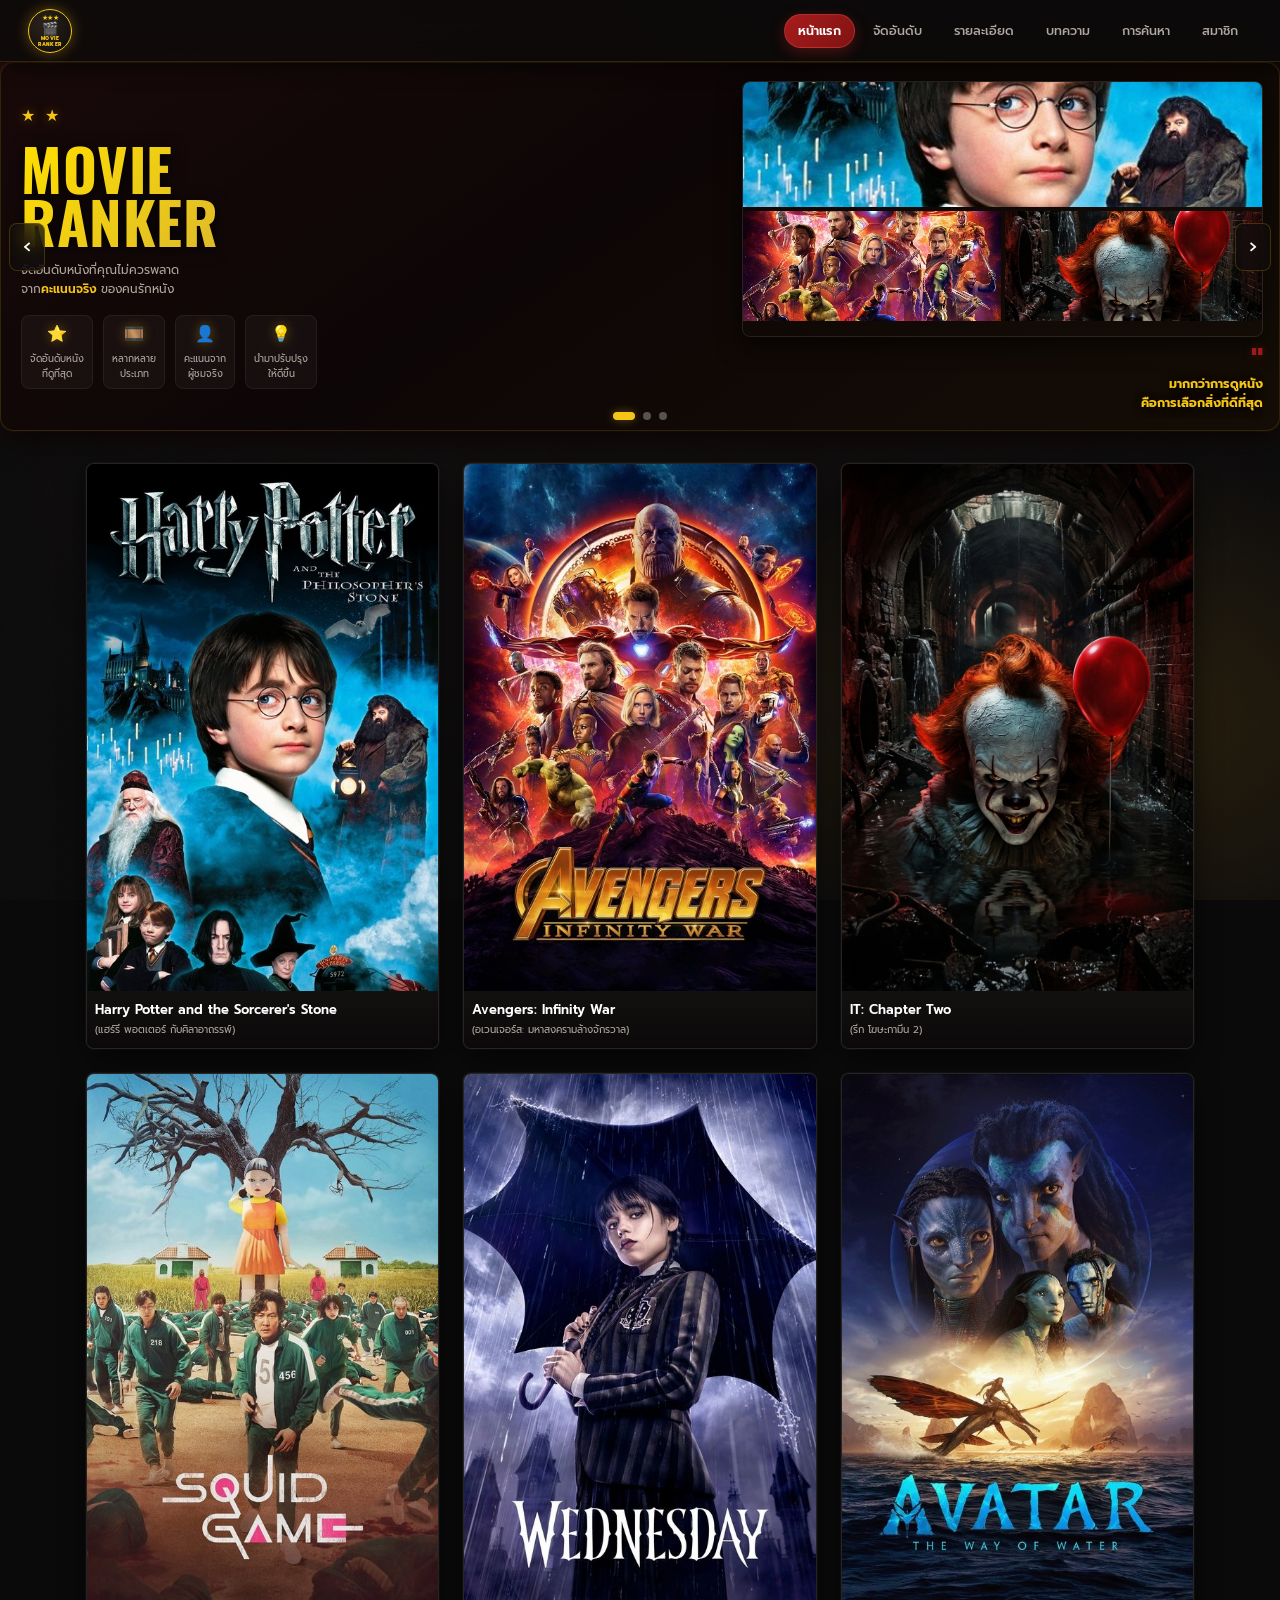
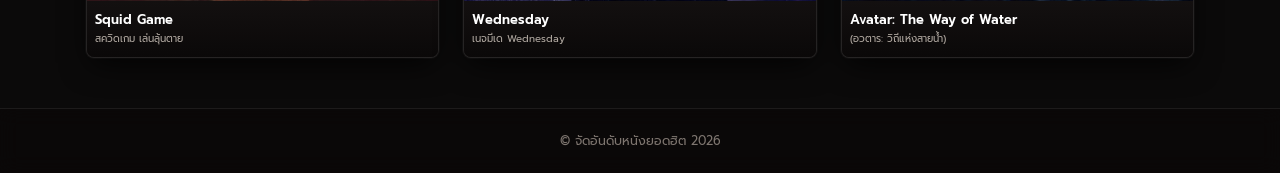
==== index.html @ 1ae8c34f "Add files via upload" ====
<!DOCTYPE html>
<html lang="th">
<head>
  <meta charset="UTF-8"/>
  <meta name="viewport" content="width=device-width, initial-scale=1.0"/>
  <title>Movie Ranker - หน้าแรก</title>
  <meta name="description" content="จัดอันดับหนังที่คุณไม่ควรพลาด จากคะแนนจริงของคนรักหนัง"/>
  <link rel="stylesheet" href="css/style.css?v=3"/>
</head>
<body>

<nav>
  <a href="index.html" class="logo-link">
    <div class="logo-badge">
      <span class="logo-stars">★★★</span>
      <span class="logo-icon">🎬</span>
      <div class="logo-txt">MOVIE<br>RANKER</div>
    </div>
  </a>
  <div class="nav-links" id="nav-links">
    <a href="index.html" class="active">หน้าแรก</a>
    <a href="ranking.html">จัดอันดับ</a>
    <a href="detail.html">รายละเอียด</a>
    <a href="review.html">บทความ</a>
    <a href="search.html">การค้นหา</a>
    <a href="register.html">สมาชิก</a>
  </div>
  <button class="nav-hamburger" id="nav-hamburger" aria-label="เปิดเมนู">
    <span></span><span></span><span></span>
  </button>
</nav>

<!-- HERO SLIDER -->
<div class="hero-slider">
  <div class="hero-track">
    <div class="hero-slide active">
      <div class="hero-left">
        <div class="hero-stars">★ ★</div>
        <div class="hero-brand"><span>MOVIE</span><span>RANKER</span></div>
        <p class="hero-tagline">จัดอันดับหนังที่คุณไม่ควรพลาด<br/>จาก<strong>คะแนนจริง</strong> ของคนรักหนัง</p>
        <div class="hero-features">
          <div class="hero-feat"><span class="fi">⭐</span><span>จัดอันดับหนัง<br/>ที่ดูที่สุด</span></div>
          <div class="hero-feat"><span class="fi">🎞️</span><span>หลากหลาย<br/>ประเภท</span></div>
          <div class="hero-feat"><span class="fi">👤</span><span>คะแนนจาก<br/>ผู้ชมจริง</span></div>
          <div class="hero-feat"><span class="fi">💡</span><span>นำมาปรับปรุง<br/>ให้ดีขึ้น</span></div>
        </div>
      </div>
      <div class="hero-right">
        <div class="poster-collage">
          <img src="images/harry_potter.jpg" alt="Harry Potter"/>
          <img src="images/avengers.jpg" alt="Avengers"/>
          <img src="images/it_chapter_two.jpg" alt="IT Chapter Two"/>
        </div>
        <div class="hero-quote">
          <span class="hero-quote-mark">"</span>
          มากกว่าการดูหนัง<br/>คือการเลือกสิ่งที่ดีที่สุด
        </div>
      </div>
    </div>

    <div class="hero-slide">
      <div class="hero-left">
        <div class="hero-stars">★ ★</div>
        <div class="hero-brand"><span>MOVIE</span><span>RANKER</span></div>
        <p class="hero-tagline">ค้นพบหนังที่ใช่<strong>สำหรับคุณ</strong><br/>จากการจัดอันดับโดยผู้ชมจริง</p>
        <div class="hero-features">
          <div class="hero-feat"><span class="fi">🏆</span><span>Top Rating<br/>ประจำสัปดาห์</span></div>
          <div class="hero-feat"><span class="fi">🌏</span><span>ทุกประเทศ<br/>ทุกภาษา</span></div>
        </div>
      </div>
      <div class="hero-right">
        <div class="poster-collage">
          <img src="images/squid_game.jpg" alt="Squid Game"/>
          <img src="images/avatar_wow.jpg" alt="Avatar"/>
          <img src="images/all_of_us_are_dead.jpg" alt="All of Us Are Dead"/>
        </div>
        <div class="hero-quote">
          <span class="hero-quote-mark">"</span>
          หนังดีต้องให้คนดูพิสูจน์
        </div>
      </div>
    </div>

    <div class="hero-slide">
      <div class="hero-left">
        <div class="hero-stars">★ ★</div>
        <div class="hero-brand"><span>MOVIE</span><span>RANKER</span></div>
        <p class="hero-tagline">อัปเดต<strong>ทุกสัปดาห์</strong><br/>ไม่พลาดหนังฮิตที่กำลังมาแรง</p>
      </div>
      <div class="hero-right">
        <div class="poster-collage">
          <img src="images/wednesday.jpg" alt="Wednesday"/>
          <img src="images/it_chapter_two.jpg" alt="IT"/>
          <img src="images/avengers.jpg" alt="Avengers"/>
        </div>
        <div class="hero-quote">
          <span class="hero-quote-mark">"</span>
          เลือกดีแล้วชีวิตดี
        </div>
      </div>
    </div>
  </div>

  <button class="s-btn prev" aria-label="ก่อนหน้า">&#8249;</button>
  <button class="s-btn next" aria-label="ถัดไป">&#8250;</button>
  <div class="s-dots">
    <button class="s-dot active" aria-label="สไลด์ 1"></button>
    <button class="s-dot" aria-label="สไลด์ 2"></button>
    <button class="s-dot" aria-label="สไลด์ 3"></button>
  </div>
</div>

<!-- MOVIE GRID -->
<div class="page-wrap" style="padding-top:0;">
  <div class="movie-grid">
    <div class="m-card">
      <img src="images/harry_potter.jpg" alt="Harry Potter"/>
      <div class="m-card-info">
        <div class="m-card-en">Harry Potter and the Sorcerer's Stone</div>
        <div class="m-card-th">(แฮร์รี่ พอตเตอร์ กับศิลาอาถรรพ์)</div>
      </div>
    </div>
    <div class="m-card">
      <img src="images/avengers.jpg" alt="Avengers Infinity War"/>
      <div class="m-card-info">
        <div class="m-card-en">Avengers: Infinity War</div>
        <div class="m-card-th">(อเวนเจอร์ส: มหาสงครามล้างจักรวาล)</div>
      </div>
    </div>
    <div class="m-card">
      <img src="images/it_chapter_two.jpg" alt="IT Chapter Two"/>
      <div class="m-card-info">
        <div class="m-card-en">IT: Chapter Two</div>
        <div class="m-card-th">(รีก โฆษะกามีน 2)</div>
      </div>
    </div>
    <div class="m-card">
      <img src="images/squid_game.jpg" alt="Squid Game"/>
      <div class="m-card-info">
        <div class="m-card-en">Squid Game</div>
        <div class="m-card-th">สควิดเกม เล่นลุ้นตาย</div>
      </div>
    </div>
    <div class="m-card">
      <img src="images/wednesday.jpg" alt="Wednesday"/>
      <div class="m-card-info">
        <div class="m-card-en">Wednesday</div>
        <div class="m-card-th">เนจมีเด Wednesday</div>
      </div>
    </div>
    <div class="m-card">
      <img src="images/avatar_wow.jpg" alt="Avatar The Way of Water"/>
      <div class="m-card-info">
        <div class="m-card-en">Avatar: The Way of Water</div>
        <div class="m-card-th">(อวตาร: วิถีแห่งสายน้ำ)</div>
      </div>
    </div>
  </div>
</div>

<footer>© จัดอันดับหนังยอดฮิต 2026</footer>
<script src="js/main.js"></script>
</body>
</html>
---- css/style.css ----
/* ============================================================
   MOVIE RANKER - Premium Cinema Theme Stylesheet
   ============================================================ */

@import url('https://fonts.googleapis.com/css2?family=Outfit:wght@400;500;600;700;800&family=Prompt:wght@300;400;500;600;700;800&family=Oswald:wght@600;700&display=swap');

/* ---- Reset & Box Sizing ---- */
*, *::before, *::after {
  margin: 0;
  padding: 0;
  box-sizing: border-box;
}

img {
  max-width: 100%;
  display: block;
}

a {
  text-decoration: none;
  color: inherit;
  transition: all 0.25s cubic-bezier(0.4, 0, 0.2, 1);
}

button, input, select {
  font-family: 'Prompt', sans-serif;
}

button {
  cursor: pointer;
  border: none;
  outline: none;
}

/* ---- Global Color Tokens & Variables ---- */
:root {
  --primary-red:      #991B1B;
  --primary-red-glow: rgba(153, 27, 27, 0.45);
  --red-gradient:     linear-gradient(135deg, #A81C1C 0%, #7F1313 100%);
  --gold:             #F5C518;
  --gold-glow:        rgba(245, 197, 24, 0.35);
  --gold-gradient:    linear-gradient(135deg, #FFDF00 0%, #D4AF37 50%, #AA7C11 100%);
  --bg-dark:          #0b0a0a;
  --bg-card:          rgba(22, 19, 19, 0.85);
  --bg-glass:         rgba(30, 25, 25, 0.65);
  --border-glass:     rgba(245, 197, 24, 0.14);
  --border-glass-subtle: rgba(255, 255, 255, 0.08);
  --text-main:        #FFFFFF;
  --text-muted:       #B0A8A0;
  --text-dim:         #7E7670;
  --nav-h:            62px;
  --max-w:            640px;
  --radius-sm:        8px;
  --radius-md:        14px;
  --radius-lg:        20px;
  --shadow-card:      0 10px 30px -5px rgba(0, 0, 0, 0.8), 0 0 1px 1px rgba(255, 255, 255, 0.05);
  --shadow-glow-gold: 0 0 25px rgba(245, 197, 24, 0.2);
  --shadow-glow-red:  0 0 25px rgba(153, 27, 27, 0.35);
}

/* ---- Body & Luxury Ambient Lighting ---- */
html {
  scroll-behavior: smooth;
}

body {
  font-family: 'Prompt', 'Outfit', sans-serif;
  background-color: var(--bg-dark);
  color: var(--text-main);
  min-height: 100vh;
  position: relative;
  overflow-x: hidden;
  line-height: 1.6;
}

body::before {
  content: '';
  position: fixed;
  inset: 0;
  z-index: -1;
  background:
    radial-gradient(ellipse 65% 50% at 15% 15%, rgba(139, 26, 26, 0.28) 0%, transparent 70%),
    radial-gradient(ellipse 55% 45% at 85% 80%, rgba(170, 124, 17, 0.18) 0%, transparent 65%),
    radial-gradient(ellipse 70% 60% at 50% 50%, rgba(18, 14, 14, 0.8) 0%, transparent 80%),
    url("data:image/svg+xml,%3Csvg xmlns='http://www.w3.org/2000/svg' width='200' height='200'%3E%3Cfilter id='n'%3E%3CfeTurbulence type='fractalNoise' baseFrequency='.75' numOctaves='3' stitchTiles='stitch'/%3E%3CfeColorMatrix type='saturate' values='0'/%3E%3C/filter%3E%3Crect width='200' height='200' filter='url(%23n)' opacity='.03'/%3E%3C/svg%3E");
  pointer-events: none;
}

/* ============================================================
   NAVBAR
   ============================================================ */
nav {
  background: rgba(12, 10, 10, 0.85);
  backdrop-filter: blur(18px);
  -webkit-backdrop-filter: blur(18px);
  height: var(--nav-h);
  display: flex;
  align-items: center;
  justify-content: space-between;
  padding: 0 18px;
  position: sticky;
  top: 0;
  z-index: 999;
  border-bottom: 1px solid var(--border-glass);
  box-shadow: 0 4px 20px rgba(0, 0, 0, 0.6);
}

.logo-link {
  display: flex;
  align-items: center;
  gap: 8px;
}

.logo-badge {
  width: 44px;
  height: 44px;
  border-radius: 50%;
  background: radial-gradient(circle at 35% 35%, #2a221b, #0e0c0b);
  border: 1.5px solid var(--gold);
  display: flex;
  flex-direction: column;
  align-items: center;
  justify-content: center;
  gap: 1px;
  box-shadow: 0 0 14px rgba(245, 197, 24, 0.35);
  transition: transform 0.3s ease, box-shadow 0.3s ease;
}

.logo-link:hover .logo-badge {
  transform: scale(1.06) rotate(4deg);
  box-shadow: 0 0 20px rgba(245, 197, 24, 0.55);
}

.logo-stars {
  font-size: 7px;
  color: var(--gold);
  letter-spacing: -0.5px;
  line-height: 1;
}

.logo-icon {
  font-size: 13px;
  line-height: 1;
}

.logo-txt {
  font-size: 5px;
  font-weight: 800;
  color: var(--gold);
  text-align: center;
  line-height: 1.1;
  letter-spacing: 0.4px;
}

.nav-links {
  display: flex;
  align-items: center;
  gap: 4px;
}

.nav-links a {
  color: var(--text-muted);
  font-size: 12.5px;
  font-weight: 500;
  padding: 6px 13px;
  border-radius: 20px;
  border: 1px solid transparent;
  white-space: nowrap;
}

.nav-links a:hover {
  color: #fff;
  background: rgba(255, 255, 255, 0.08);
  border-color: rgba(245, 197, 24, 0.2);
  transform: translateY(-1px);
}

.nav-links a.active {
  color: #fff;
  background: var(--red-gradient);
  border-color: rgba(255, 100, 100, 0.3);
  box-shadow: 0 4px 14px var(--primary-red-glow);
  font-weight: 600;
}

/* ============================================================
   PAGE WRAPPER & FOOTER
   ============================================================ */
.page-wrap {
  max-width: var(--max-w);
  margin: 0 auto;
  padding: 24px 16px 50px;
  min-height: calc(100vh - var(--nav-h) - 60px);
}

footer {
  text-align: center;
  padding: 22px 16px;
  color: var(--text-dim);
  font-size: 12.5px;
  border-top: 1px solid var(--border-glass-subtle);
  background: rgba(10, 8, 8, 0.7);
  backdrop-filter: blur(10px);
}

/* ============================================================
   HOME — HERO SLIDER
   ============================================================ */
.hero-slider {
  position: relative;
  border-radius: var(--radius-md);
  overflow: hidden;
  margin-bottom: 32px;
  background: linear-gradient(145deg, #180909 0%, #0d0606 45%, #140d05 100%);
  border: 1px solid var(--border-glass);
  box-shadow: var(--shadow-card), 0 0 30px rgba(153, 27, 27, 0.15);
}

.hero-track {
  display: flex;
  transition: transform 0.55s cubic-bezier(0.22, 1, 0.36, 1);
  width: 100%;
}

.hero-slide {
  min-width: 100%;
  flex: 0 0 100%;
  display: flex;
  align-items: stretch;
  min-height: 220px;
  position: relative;
}

.hero-left {
  flex: 1;
  padding: 24px 20px;
  display: flex;
  flex-direction: column;
  justify-content: center;
  gap: 12px;
  z-index: 2;
}

.hero-right {
  flex: 0 0 44%;
  display: flex;
  flex-direction: column;
  align-items: flex-end;
  justify-content: center;
  padding: 18px 16px 18px 0;
  gap: 12px;
  z-index: 2;
}

.poster-collage {
  display: grid;
  grid-template-columns: 1fr 1fr;
  grid-template-rows: 1fr 1fr;
  gap: 4px;
  width: 100%;
  border-radius: var(--radius-sm);
  overflow: hidden;
  box-shadow: 0 8px 24px rgba(0, 0, 0, 0.6);
  border: 1px solid rgba(255, 255, 255, 0.1);
  transition: transform 0.3s ease;
}

.poster-collage:hover {
  transform: scale(1.02);
}

.poster-collage img {
  width: 100%;
  height: 85px;
  object-fit: cover;
}

.poster-collage img:first-child {
  grid-column: 1 / 3;
  height: 95px;
}

.hero-stars {
  color: var(--gold);
  font-size: 16px;
  letter-spacing: 2px;
  text-shadow: 0 0 12px var(--gold-glow);
}

.hero-brand {
  font-family: 'Oswald', sans-serif;
  font-size: 42px;
  font-weight: 700;
  letter-spacing: 0.5px;
  background: var(--gold-gradient);
  -webkit-background-clip: text;
  -webkit-text-fill-color: transparent;
  line-height: 0.92;
  filter: drop-shadow(0 2px 8px rgba(0, 0, 0, 0.9));
}

.hero-brand span {
  display: block;
}

.hero-tagline {
  font-size: 12px;
  color: var(--text-muted);
  line-height: 1.6;
}

.hero-tagline strong {
  color: var(--gold);
  font-weight: 600;
}

.hero-features {
  display: flex;
  gap: 10px;
  flex-wrap: wrap;
  margin-top: 4px;
}

.hero-feat {
  display: flex;
  flex-direction: column;
  align-items: center;
  gap: 4px;
  font-size: 9.5px;
  color: var(--text-muted);
  text-align: center;
  background: rgba(255, 255, 255, 0.04);
  border: 1px solid rgba(255, 255, 255, 0.06);
  padding: 6px 8px;
  border-radius: var(--radius-sm);
  backdrop-filter: blur(8px);
  min-width: 54px;
}

.hero-feat .fi {
  font-size: 16px;
  color: var(--gold);
  filter: drop-shadow(0 0 6px var(--gold-glow));
}

.hero-quote {
  font-size: 12.5px;
  font-weight: 700;
  color: var(--gold);
  text-align: right;
  line-height: 1.5;
  text-shadow: 0 2px 8px rgba(0, 0, 0, 0.8);
}

.hero-quote-mark {
  font-size: 34px;
  color: var(--primary-red);
  line-height: 0.7;
  display: block;
  margin-bottom: 2px;
  text-shadow: 0 0 10px var(--primary-red-glow);
}

.s-btn {
  position: absolute;
  top: 50%;
  transform: translateY(-50%);
  background: rgba(15, 12, 12, 0.7);
  backdrop-filter: blur(10px);
  border: 1px solid rgba(245, 197, 24, 0.2);
  color: #fff;
  font-size: 22px;
  width: 36px;
  height: 48px;
  display: flex;
  align-items: center;
  justify-content: center;
  border-radius: var(--radius-sm);
  z-index: 5;
  transition: all 0.25s ease;
  user-select: none;
}

.s-btn:hover {
  background: rgba(153, 27, 27, 0.85);
  border-color: var(--gold);
  box-shadow: 0 0 15px var(--primary-red-glow);
  transform: translateY(-50%) scale(1.06);
}

.s-btn:active {
  transform: translateY(-50%) scale(0.95);
}

.s-btn.prev { left: 8px; }
.s-btn.next { right: 8px; }

.s-dots {
  position: absolute;
  bottom: 10px;
  left: 50%;
  transform: translateX(-50%);
  display: flex;
  gap: 8px;
  z-index: 5;
}

.s-dot {
  width: 8px;
  height: 8px;
  border-radius: 50%;
  background: rgba(255, 255, 255, 0.3);
  border: none;
  padding: 0;
  transition: all 0.3s ease;
}

.s-dot.active {
  width: 22px;
  border-radius: 10px;
  background: var(--gold);
  box-shadow: 0 0 10px var(--gold-glow);
}

/* ============================================================
   HOME — MOVIE GRID
   ============================================================ */
.movie-grid {
  display: grid;
  grid-template-columns: repeat(3, 1fr);
  gap: 14px;
}

.m-card {
  background: var(--bg-card);
  border-radius: var(--radius-sm);
  overflow: hidden;
  border: 1px solid var(--border-glass-subtle);
  transition: all 0.35s cubic-bezier(0.34, 1.56, 0.64, 1);
  box-shadow: var(--shadow-card);
  cursor: pointer;
  display: flex;
  flex-direction: column;
}

.m-card:hover {
  transform: translateY(-7px) scale(1.02);
  border-color: rgba(245, 197, 24, 0.35);
  box-shadow: 0 16px 32px rgba(0, 0, 0, 0.9), 0 0 18px rgba(245, 197, 24, 0.2);
}

.m-card img {
  width: 100%;
  aspect-ratio: 2/3;
  object-fit: cover;
  transition: transform 0.4s ease;
}

.m-card:hover img {
  transform: scale(1.05);
}

.m-card-info {
  padding: 10px 8px;
  background: linear-gradient(180deg, rgba(20, 16, 16, 0.6) 0%, rgba(10, 8, 8, 0.95) 100%);
  flex: 1;
  display: flex;
  flex-direction: column;
  justify-content: space-between;
}

.m-card-en {
  font-size: 11.5px;
  font-weight: 600;
  color: #fff;
  line-height: 1.35;
}

.m-card-th {
  font-size: 10px;
  color: var(--text-muted);
  margin-top: 3px;
}

/* ============================================================
   RANKING PAGE — FEATURED & CARDS
   ============================================================ */
.featured {
  display: flex;
  gap: 18px;
  margin-bottom: 30px;
  background: var(--bg-glass);
  backdrop-filter: blur(14px);
  border: 1px solid var(--border-glass);
  border-radius: var(--radius-md);
  padding: 16px;
  box-shadow: var(--shadow-card);
  align-items: center;
}

.feat-img-wrap {
  position: relative;
  flex: 0 0 auto;
  border-radius: var(--radius-sm);
  overflow: hidden;
  box-shadow: 0 8px 24px rgba(0,0,0,0.7);
}

.feat-img-wrap img {
  width: 165px;
  height: 240px;
  object-fit: cover;
  display: block;
}

.feat-badge {
  display: inline-block;
  background: var(--gold-gradient);
  color: #111;
  font-size: 11px;
  font-weight: 700;
  padding: 3px 10px;
  border-radius: 12px;
  margin-bottom: 8px;
}

.feat-info { flex: 1; }

.feat-title {
  font-size: 16px;
  font-weight: 700;
  color: #fff;
  line-height: 1.4;
  margin-bottom: 8px;
}

.feat-desc {
  font-size: 12.5px;
  color: var(--text-muted);
  line-height: 1.7;
}

.rank-grid {
  display: grid;
  grid-template-columns: repeat(3, 1fr);
  gap: 14px;
}

.rank-card {
  position: relative;
  background: var(--bg-card);
  border-radius: var(--radius-sm);
  overflow: hidden;
  border: 1px solid var(--border-glass-subtle);
  transition: all 0.35s cubic-bezier(0.34, 1.56, 0.64, 1);
  box-shadow: var(--shadow-card);
}

.rank-card:hover {
  transform: translateY(-6px);
  border-color: rgba(245, 197, 24, 0.35);
  box-shadow: 0 16px 30px rgba(0,0,0,0.85), 0 0 15px rgba(245, 197, 24, 0.18);
}

.rank-card img {
  width: 100%;
  aspect-ratio: 2/3;
  object-fit: cover;
}

.trend {
  position: absolute;
  top: 8px;
  left: 8px;
  background: rgba(10, 8, 8, 0.85);
  backdrop-filter: blur(8px);
  border-radius: 6px;
  padding: 3px 6px;
  display: flex;
  flex-direction: column;
  align-items: center;
  justify-content: center;
  line-height: 1;
  border: 1px solid rgba(255,255,255,0.1);
  z-index: 3;
}

.trend .arr { font-size: 13px; font-weight: 900; }
.trend.up .arr { color: #22c55e; }
.trend.down .arr { color: #ef4444; }

.trend .line {
  width: 14px;
  height: 2px;
  margin-top: 2px;
  border-radius: 1px;
}

.trend.up .line { background: #22c55e; box-shadow: 0 0 6px rgba(34, 197, 94, 0.6); }
.trend.down .line { background: #ef4444; box-shadow: 0 0 6px rgba(239, 68, 68, 0.6); }

.rank-info {
  padding: 10px 8px;
  background: linear-gradient(180deg, rgba(20, 16, 16, 0.6) 0%, rgba(10, 8, 8, 0.95) 100%);
}

.rank-en {
  font-size: 11.5px;
  font-weight: 600;
  color: #fff;
  line-height: 1.3;
}

.rank-th {
  font-size: 10px;
  color: var(--text-muted);
  margin-top: 3px;
}

/* ============================================================
   DETAIL PAGE
   ============================================================ */
.det-carousel {
  position: relative;
  border-radius: var(--radius-md);
  overflow: hidden;
  background: #000;
  margin-bottom: 24px;
  border: 1px solid var(--border-glass);
  box-shadow: var(--shadow-card), 0 0 25px rgba(0, 0, 0, 0.8);
}

.det-track {
  display: flex;
  transition: transform 0.45s cubic-bezier(0.25, 1, 0.5, 1);
}

.det-slide { min-width: 100%; }

.det-slide img {
  width: 100%;
  max-height: 420px;
  object-fit: cover;
  display: block;
}

.c-btn {
  position: absolute;
  top: 50%;
  transform: translateY(-50%);
  background: rgba(10, 8, 8, 0.7);
  backdrop-filter: blur(10px);
  border: 1px solid rgba(245, 197, 24, 0.25);
  color: #fff;
  font-size: 24px;
  width: 40px;
  height: 40px;
  border-radius: 50%;
  display: flex;
  align-items: center;
  justify-content: center;
  z-index: 5;
  transition: all 0.25s ease;
}

.c-btn:hover {
  background: rgba(153, 27, 27, 0.85);
  border-color: var(--gold);
  box-shadow: 0 0 15px var(--primary-red-glow);
  transform: translateY(-50%) scale(1.1);
}

.c-btn.prev { left: 12px; }
.c-btn.next { right: 12px; }

.c-dots {
  position: absolute;
  bottom: 12px;
  left: 50%;
  transform: translateX(-50%);
  display: flex;
  gap: 8px;
}

.c-dot {
  width: 9px;
  height: 9px;
  border-radius: 50%;
  background: rgba(255, 255, 255, 0.35);
  border: none;
  padding: 0;
  transition: all 0.3s ease;
}

.c-dot.active {
  width: 20px;
  border-radius: 10px;
  background: var(--gold);
  box-shadow: 0 0 8px var(--gold-glow);
}

.det-title {
  font-size: 18px;
  font-weight: 700;
  color: #fff;
  margin-bottom: 14px;
  border-left: 3px solid var(--gold);
  padding-left: 10px;
}

.det-synopsis {
  font-size: 13.5px;
  color: var(--text-muted);
  line-height: 1.85;
  background: var(--bg-glass);
  padding: 20px;
  border-radius: var(--radius-md);
  border: 1px solid var(--border-glass-subtle);
}

.det-synopsis ul {
  list-style: none;
  padding: 0;
  margin-top: 12px;
}

.det-synopsis li {
  margin-bottom: 10px;
  position: relative;
  padding-left: 18px;
}

.det-synopsis li::before {
  content: '▸';
  position: absolute;
  left: 0;
  color: var(--gold);
  font-size: 14px;
}

/* ============================================================
   REVIEW PAGE
   ============================================================ */
.article {
  margin-bottom: 36px;
  background: var(--bg-glass);
  backdrop-filter: blur(14px);
  border: 1px solid var(--border-glass-subtle);
  border-radius: var(--radius-md);
  padding: 16px;
  box-shadow: var(--shadow-card);
  transition: border-color 0.3s ease;
}

.article:hover {
  border-color: rgba(245, 197, 24, 0.25);
}

.art-left {
  display: flex;
  gap: 16px;
  align-items: flex-start;
}

.art-right {
  display: flex;
  gap: 16px;
  flex-direction: row-reverse;
  align-items: flex-start;
}

.art-img {
  flex: 0 0 auto;
  width: 180px;
  border-radius: var(--radius-sm);
  overflow: hidden;
  box-shadow: 0 6px 18px rgba(0, 0, 0, 0.6);
}

.art-img img {
  width: 180px;
  height: 240px;
  object-fit: cover;
  transition: transform 0.35s ease;
}

.article:hover .art-img img {
  transform: scale(1.04);
}

.art-content { flex: 1; }

.art-title {
  font-size: 15px;
  font-weight: 700;
  color: var(--gold);
  margin-bottom: 10px;
  line-height: 1.45;
}

.art-text {
  font-size: 12.5px;
  color: var(--text-muted);
  line-height: 1.85;
}

.mini-car {
  position: relative;
  flex: 0 0 auto;
  width: 180px;
  border-radius: var(--radius-sm);
  overflow: hidden;
  box-shadow: 0 6px 18px rgba(0, 0, 0, 0.6);
}

.mini-track {
  display: flex;
  transition: transform 0.4s ease;
}

.mini-slide { min-width: 100%; }

.mini-slide img {
  width: 180px;
  height: 240px;
  object-fit: cover;
}

.mini-btn {
  position: absolute;
  top: 50%;
  transform: translateY(-50%);
  background: rgba(10, 8, 8, 0.7);
  backdrop-filter: blur(8px);
  border: 1px solid rgba(245, 197, 24, 0.2);
  color: #fff;
  font-size: 18px;
  padding: 6px 10px;
  z-index: 5;
  transition: all 0.2s ease;
}

.mini-btn:hover {
  background: var(--primary-red);
  color: #fff;
}

.mini-btn.prev { left: 0; }
.mini-btn.next { right: 0; }

/* ============================================================
   SEARCH PAGE
   ============================================================ */
.search-bar-wrap {
  background: rgba(255, 255, 255, 0.07);
  backdrop-filter: blur(14px);
  border: 1.5px solid var(--border-glass);
  border-radius: 30px;
  display: flex;
  align-items: center;
  padding: 12px 20px;
  gap: 12px;
  margin-bottom: 28px;
  box-shadow: 0 8px 24px rgba(0, 0, 0, 0.5);
  transition: border-color 0.3s ease, box-shadow 0.3s ease;
}

.search-bar-wrap:focus-within {
  border-color: var(--gold);
  box-shadow: 0 0 20px var(--gold-glow);
}

.search-bar-wrap .s-icon {
  font-size: 20px;
  color: var(--gold);
}

.search-bar-wrap input {
  flex: 1;
  border: none;
  background: transparent;
  font-size: 14px;
  outline: none;
  color: #fff;
  font-family: 'Prompt', sans-serif;
}

.search-bar-wrap input::placeholder {
  color: var(--text-dim);
}

.mv-list {
  display: flex;
  flex-direction: column;
  gap: 18px;
}

.mv-item {
  display: flex;
  gap: 16px;
  align-items: flex-start;
  background: var(--bg-glass);
  backdrop-filter: blur(12px);
  border: 1px solid var(--border-glass-subtle);
  border-radius: var(--radius-md);
  padding: 14px;
  box-shadow: var(--shadow-card);
  transition: all 0.3s ease;
}

.mv-item:hover {
  border-color: rgba(245, 197, 24, 0.3);
  transform: translateX(4px);
}

.mv-poster {
  flex: 0 0 auto;
  width: 115px;
  height: 155px;
  border-radius: var(--radius-sm);
  object-fit: cover;
  box-shadow: 0 4px 14px rgba(0, 0, 0, 0.5);
}

.mv-details {
  flex: 1;
  padding-top: 2px;
}

.mv-lbl {
  font-size: 13px;
  color: var(--text-main);
  line-height: 1.85;
}

.rating-wrap {
  display: flex;
  align-items: center;
  gap: 12px;
  margin-top: 12px;
}

.rating-bar {
  width: 200px;
  height: 14px;
  background: rgba(255, 255, 255, 0.12);
  border-radius: 20px;
  overflow: visible;
  position: relative;
}

.rating-fill {
  height: 100%;
  background: var(--red-gradient);
  border-radius: 20px;
  position: relative;
  box-shadow: 0 0 10px var(--primary-red-glow);
}

.rating-thumb {
  position: absolute;
  right: -8px;
  top: 50%;
  transform: translateY(-50%);
  width: 18px;
  height: 18px;
  border-radius: 50%;
  background: var(--gold);
  border: 2px solid #fff;
  box-shadow: 0 0 8px var(--gold-glow);
}

.rating-pct {
  font-size: 13.5px;
  font-weight: 700;
  color: var(--gold);
  min-width: 40px;
}

/* ============================================================
   REGISTER PAGE — MEMBER FORM
   ============================================================ */
.reg-wrap {
  display: flex;
  align-items: center;
  justify-content: center;
  min-height: calc(100dvh - var(--nav-h));
  padding: 30px 16px;
}

.reg-card {
  background: rgba(20, 16, 16, 0.88);
  backdrop-filter: blur(20px);
  -webkit-backdrop-filter: blur(20px);
  border-radius: var(--radius-lg);
  padding: 36px 28px;
  width: 100%;
  max-width: 480px;
  color: #fff !important;
  border: 1px solid var(--border-glass);
  box-shadow: var(--shadow-card), 0 0 35px rgba(153, 27, 27, 0.2);
}

.reg-card-title {
  font-size: 22px;
  font-weight: 700;
  color: var(--gold) !important;
  margin-bottom: 6px;
  text-align: center;
  text-shadow: 0 0 12px var(--gold-glow);
}

.reg-card-sub {
  font-size: 13px;
  color: var(--text-muted) !important;
  margin-bottom: 22px;
  text-align: center;
  line-height: 1.5;
}

.form-row {
  display: flex;
  align-items: center;
  gap: 12px;
  margin-bottom: 18px;
}

.form-ico {
  font-size: 20px;
  color: var(--gold);
  flex: 0 0 32px;
  text-align: center;
}

.form-lbl {
  font-size: 14px;
  font-weight: 600;
  color: #fff;
  flex: 0 0 60px;
}

.form-inp {
  flex: 1;
  background: rgba(255, 255, 255, 0.07);
  border: 1px solid rgba(255, 255, 255, 0.12);
  border-radius: 20px;
  padding: 10px 18px;
  font-size: 13.5px;
  color: #fff;
  outline: none;
  transition: all 0.25s ease;
}

.form-inp:focus {
  border-color: var(--gold);
  background: rgba(255, 255, 255, 0.1);
  box-shadow: 0 0 14px var(--gold-glow);
}

.form-inp::placeholder {
  color: var(--text-dim);
}

.form-sel-wrap {
  flex: 1;
  position: relative;
}

.form-sel-wrap::after {
  content: '▼';
  position: absolute;
  right: 14px;
  top: 50%;
  transform: translateY(-50%);
  font-size: 11px;
  color: var(--gold);
  pointer-events: none;
}

.form-sel {
  width: 100%;
  background: rgba(255, 255, 255, 0.07);
  border: 1px solid rgba(255, 255, 255, 0.12);
  border-radius: 20px;
  padding: 10px 36px 10px 18px;
  font-size: 13.5px;
  color: #fff;
  outline: none;
  appearance: none;
  -webkit-appearance: none;
  cursor: pointer;
  transition: all 0.25s ease;
}

.form-sel:focus {
  border-color: var(--gold);
  box-shadow: 0 0 14px var(--gold-glow);
}

.form-sel option {
  background: #1a1616;
  color: #fff;
}

.form-btns {
  display: flex;
  justify-content: space-between;
  margin-top: 14px;
  gap: 12px;
}

.btn-reg, .btn-clr {
  flex: 1;
  background: var(--red-gradient);
  color: #fff;
  border: 1px solid rgba(255, 100, 100, 0.25);
  border-radius: 22px;
  padding: 11px 20px;
  font-size: 14px;
  font-weight: 600;
  box-shadow: 0 4px 15px var(--primary-red-glow);
  transition: all 0.25s ease;
}

.btn-reg:hover, .btn-clr:hover {
  transform: translateY(-2px);
  box-shadow: 0 8px 22px var(--primary-red-glow);
  filter: brightness(1.1);
}

.btn-clr {
  background: rgba(255, 255, 255, 0.08);
  border-color: rgba(255, 255, 255, 0.15);
  box-shadow: none;
  color: var(--text-muted);
}

.btn-clr:hover {
  background: rgba(255, 255, 255, 0.15);
  color: #fff;
  box-shadow: none;
}

/* Database View Button & Modal */
.btn-view-db {
  width: 100%;
  margin-top: 14px;
  background: rgba(245, 197, 24, 0.12);
  border: 1px dashed var(--gold);
  color: var(--gold);
  border-radius: 20px;
  padding: 10px 16px;
  font-size: 13.5px;
  font-weight: 600;
  display: flex;
  align-items: center;
  justify-content: center;
  gap: 8px;
  transition: all 0.25s ease;
}

.btn-view-db:hover {
  background: rgba(245, 197, 24, 0.25);
  transform: translateY(-2px);
  box-shadow: 0 0 15px var(--gold-glow);
}

/* Modal Overlay */
.db-modal-overlay {
  display: none;
  position: fixed;
  inset: 0;
  background: rgba(0, 0, 0, 0.85);
  backdrop-filter: blur(14px);
  -webkit-backdrop-filter: blur(14px);
  z-index: 10000;
  align-items: center;
  justify-content: center;
  padding: 16px;
}

.db-modal-overlay.open {
  display: flex;
  animation: fadeIn 0.25s ease;
}

@keyframes fadeIn {
  from { opacity: 0; transform: scale(0.97); }
  to { opacity: 1; transform: scale(1); }
}

.db-modal-card {
  background: #141010;
  border: 1.5px solid var(--gold);
  border-radius: var(--radius-md);
  box-shadow: 0 20px 50px rgba(0,0,0,0.9), 0 0 30px var(--gold-glow);
  width: 100%;
  max-width: 780px;
  max-height: 85vh;
  display: flex;
  flex-direction: column;
  overflow: hidden;
}

.db-modal-header {
  padding: 18px 22px;
  background: rgba(245, 197, 24, 0.08);
  border-bottom: 1px solid var(--border-glass);
  display: flex;
  align-items: center;
  justify-content: space-between;
}

.db-modal-title {
  font-size: 17px;
  font-weight: 700;
  color: var(--gold);
  display: flex;
  align-items: center;
  gap: 8px;
}

.db-modal-close {
  background: none;
  border: none;
  color: #fff;
  font-size: 24px;
  line-height: 1;
  cursor: pointer;
  padding: 4px 8px;
  border-radius: 6px;
}

.db-modal-close:hover {
  background: rgba(255, 255, 255, 0.15);
  color: var(--gold);
}

.db-modal-body {
  padding: 18px 22px;
  overflow-y: auto;
  flex: 1;
}

.db-table-wrap {
  overflow-x: auto;
  border-radius: var(--radius-sm);
  border: 1px solid rgba(255, 255, 255, 0.1);
}

.db-table {
  width: 100%;
  border-collapse: collapse;
  font-size: 12.5px;
  text-align: left;
}

.db-table th {
  background: #201a1a;
  color: var(--gold);
  padding: 10px 12px;
  font-weight: 600;
  border-bottom: 1px solid rgba(245, 197, 24, 0.2);
  white-space: nowrap;
}

.db-table td {
  padding: 10px 12px;
  border-bottom: 1px solid rgba(255, 255, 255, 0.06);
  color: #ddd;
  white-space: nowrap;
}

.db-table tr:hover {
  background: rgba(255, 255, 255, 0.04);
}

.db-table .badge-gender {
  padding: 2px 8px;
  border-radius: 12px;
  font-size: 11px;
  background: rgba(255, 255, 255, 0.08);
}

.db-table .btn-del-user {
  background: rgba(239, 68, 68, 0.2);
  border: 1px solid rgba(239, 68, 68, 0.4);
  color: #fca5a5;
  padding: 3px 8px;
  border-radius: 6px;
  font-size: 11px;
  cursor: pointer;
}

.db-table .btn-del-user:hover {
  background: rgba(239, 68, 68, 0.5);
  color: #fff;
}

.db-modal-footer {
  padding: 14px 22px;
  background: #110e0e;
  border-top: 1px solid var(--border-glass-subtle);
  display: flex;
  align-items: center;
  justify-content: space-between;
}

.db-count {
  font-size: 12.5px;
  color: var(--text-muted);
}

.db-actions {
  display: flex;
  gap: 10px;
}

.btn-db-clear {
  background: rgba(239, 68, 68, 0.15);
  border: 1px solid rgba(239, 68, 68, 0.3);
  color: #fca5a5;
  padding: 6px 14px;
  border-radius: 16px;
  font-size: 12px;
  font-weight: 500;
}

.btn-db-clear:hover {
  background: rgba(239, 68, 68, 0.4);
  color: #fff;
}

/* ============================================================
   HAMBURGER MENU (Mobile)
   ============================================================ */
.nav-hamburger {
  display: none;
  flex-direction: column;
  justify-content: center;
  gap: 5px;
  background: none;
  border: none;
  padding: 6px;
  cursor: pointer;
  z-index: 1001;
}

.nav-hamburger span {
  display: block;
  width: 24px;
  height: 2.5px;
  background: var(--gold);
  border-radius: 2px;
  transition: all 0.3s ease;
}

.nav-hamburger.open span:nth-child(1) { transform: translateY(7.5px) rotate(45deg); }
.nav-hamburger.open span:nth-child(2) { opacity: 0; }
.nav-hamburger.open span:nth-child(3) { transform: translateY(-7.5px) rotate(-45deg); }

/* ============================================================
   RESPONSIVE — MOBILE FIRST (≤ 600px)
   ============================================================ */
@media (max-width: 600px) {
  :root { --nav-h: 56px; }

  .nav-hamburger { display: flex; }

  .nav-links {
    display: none;
    flex-direction: column;
    align-items: stretch;
    gap: 6px;
    position: fixed;
    top: var(--nav-h);
    left: 0;
    right: 0;
    background: rgba(10, 8, 8, 0.96);
    backdrop-filter: blur(20px);
    -webkit-backdrop-filter: blur(20px);
    padding: 18px 16px 24px;
    border-bottom: 1px solid var(--border-glass);
    z-index: 998;
    box-shadow: 0 10px 30px rgba(0,0,0,0.8);
  }

  .nav-links.open { display: flex; }

  .nav-links a {
    font-size: 14px;
    padding: 11px 18px;
    border-radius: 10px;
    text-align: left;
    background: rgba(255, 255, 255, 0.04);
  }

  .page-wrap { padding: 16px 12px 40px; }

  .hero-slide {
    flex-direction: column;
    min-height: unset;
    padding: 0;
  }

  .hero-left  { padding: 20px 16px 14px; order: 1; }
  .hero-right { padding: 0; order: 2; flex: 0 0 auto; width: 100%; }

  .hero-brand     { font-size: 34px; }
  .hero-tagline   { font-size: 12px; }
  .hero-features  { gap: 8px; }
  .hero-feat      { font-size: 9px; min-width: 48px; padding: 4px 6px; }

  .poster-collage {
    grid-template-columns: 1fr 1fr 1fr;
    grid-template-rows: 1fr;
  }

  .poster-collage img:first-child {
    grid-column: 1 / 2;
    height: 100px;
  }

  .poster-collage img { height: 100px; }

  .hero-quote { font-size: 12px; text-align: center; padding: 12px 16px 16px; }
  .hero-quote-mark { font-size: 28px; }

  .s-btn { font-size: 18px; width: 28px; height: 38px; }

  .movie-grid { grid-template-columns: repeat(2, 1fr); gap: 10px; }
  .m-card-en  { font-size: 11px; }
  .m-card-th  { font-size: 9.5px; }

  .featured { flex-direction: column; align-items: center; text-align: center; }
  .feat-img-wrap img { width: 100%; max-width: 220px; height: auto; min-height: 190px; }
  .rank-grid { grid-template-columns: repeat(2, 1fr); gap: 10px; }

  .art-left, .art-right {
    flex-direction: column !important;
    align-items: center;
  }
  .art-img, .art-img img, .mini-car, .mini-slide img {
    width: 100%;
    max-width: 280px;
    height: 200px;
  }

  .mv-poster { width: 85px; height: 120px; }
  .rating-bar { width: 120px; }
}

/* ============================================================
   RESPONSIVE — TABLET (601px – 900px)
   ============================================================ */
@media (min-width: 601px) and (max-width: 900px) {
  :root { --max-w: 740px; }
  .hero-slide { min-height: 190px; }
  .hero-brand { font-size: 38px; }
  .hero-right { flex: 0 0 44%; }
  .poster-collage img { height: 90px; }
  .poster-collage img:first-child { height: 100px; }
  .movie-grid { grid-template-columns: repeat(3, 1fr); gap: 12px; }
  .rank-grid  { grid-template-columns: repeat(3, 1fr); gap: 12px; }
}

/* ============================================================
   RESPONSIVE — DESKTOP (≥ 901px)
   ============================================================ */
@media (min-width: 901px) {
  :root { --max-w: 1000px; }

  nav { padding: 0 28px; }

  .hero-slide { min-height: 250px; }
  .hero-brand { font-size: 50px; }
  .hero-right { flex: 0 0 42%; }

  .poster-collage img { height: 110px; }
  .poster-collage img:first-child { height: 125px; }

  .movie-grid { grid-template-columns: repeat(3, 1fr); gap: 20px; }
  .rank-grid  { grid-template-columns: repeat(3, 1fr); gap: 20px; }
  .m-card-en  { font-size: 13px; }

  .feat-img-wrap img { width: 210px; height: 300px; }
  .feat-title { font-size: 19px; }

  .art-img, .art-img img, .mini-car, .mini-slide img {
    width: 220px;
    height: 300px;
  }
  .art-title { font-size: 17px; }

  .rating-bar { width: 250px; }
}

/* ============================================================
   RESPONSIVE — LARGE DESKTOP (≥ 1280px)
   ============================================================ */
@media (min-width: 1280px) {
  :root { --max-w: 1140px; }
  .hero-brand { font-size: 58px; }
  .movie-grid { gap: 24px; }
  .rank-grid  { gap: 24px; }
}
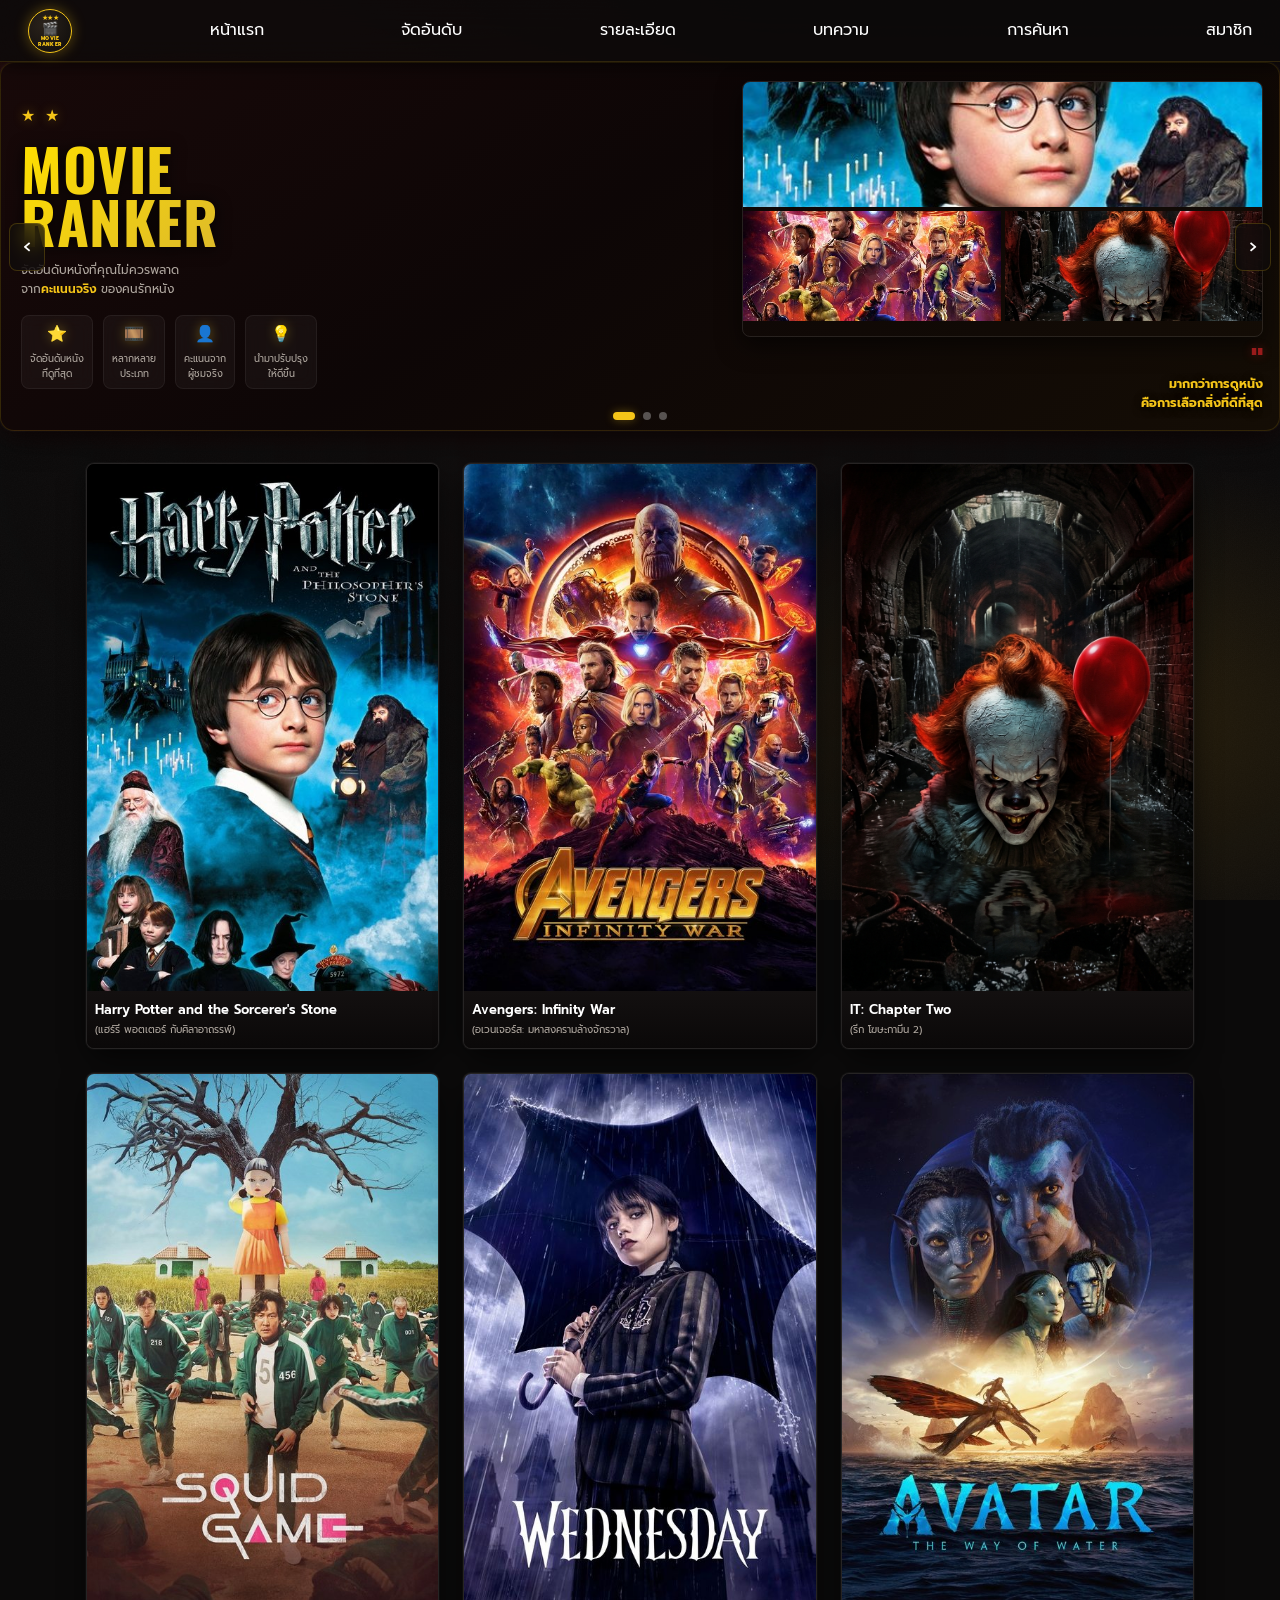
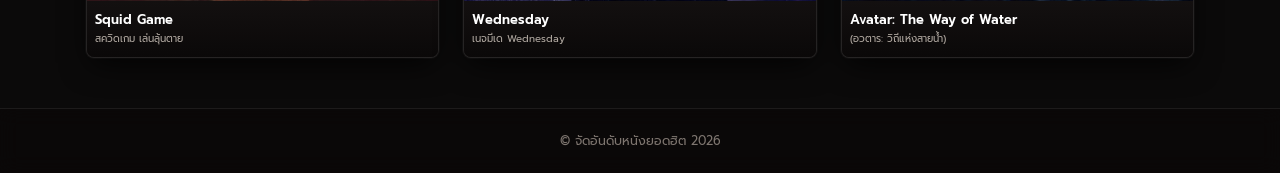
==== commit d98130c2: "Add files via upload" ====
--- a/index.html
+++ b/index.html
@@ -1,164 +1,166 @@
 <!DOCTYPE html>
 <html lang="th">
+
 <head>
-  <meta charset="UTF-8"/>
-  <meta name="viewport" content="width=device-width, initial-scale=1.0"/>
+  <meta charset="UTF-8" />
+  <meta name="viewport" content="width=device-width, initial-scale=1.0" />
   <title>Movie Ranker - หน้าแรก</title>
-  <meta name="description" content="จัดอันดับหนังที่คุณไม่ควรพลาด จากคะแนนจริงของคนรักหนัง"/>
-  <link rel="stylesheet" href="css/style.css?v=3"/>
+  <meta name="description" content="จัดอันดับหนังที่คุณไม่ควรพลาด จากคะแนนจริงของคนรักหนัง" />
+  <link rel="stylesheet" href="css/style.css?v=3" />
 </head>
+
 <body>
 
-<nav>
-  <a href="index.html" class="logo-link">
-    <div class="logo-badge">
-      <span class="logo-stars">★★★</span>
-      <span class="logo-icon">🎬</span>
-      <div class="logo-txt">MOVIE<br>RANKER</div>
+  <nav>
+    <a href="index.html" class="logo-link">
+      <div class="logo-badge">
+        <span class="logo-stars">★★★</span>
+        <span class="logo-icon">🎬</span>
+        <div class="logo-txt">MOVIE<br>RANKER</div>
+      </div>
+    </a>
+      <a href="index.html" class="active">หน้าแรก</a>
+      <a href="ranking.html">จัดอันดับ</a>
+      <a href="detail.html">รายละเอียด</a>
+      <a href="review.html">บทความ</a>
+      <a href="search.html">การค้นหา</a>
+      <a href="register.html">สมาชิก</a>
     </div>
-  </a>
-  <div class="nav-links" id="nav-links">
-    <a href="index.html" class="active">หน้าแรก</a>
-    <a href="ranking.html">จัดอันดับ</a>
-    <a href="detail.html">รายละเอียด</a>
-    <a href="review.html">บทความ</a>
-    <a href="search.html">การค้นหา</a>
-    <a href="register.html">สมาชิก</a>
-  </div>
-  <button class="nav-hamburger" id="nav-hamburger" aria-label="เปิดเมนู">
-    <span></span><span></span><span></span>
-  </button>
-</nav>
+    <button class="nav-hamburger" id="nav-hamburger" aria-label="เปิดเมนู">
+      <span></span><span></span><span></span>
+    </button>
+  </nav>
 
-<!-- HERO SLIDER -->
-<div class="hero-slider">
-  <div class="hero-track">
-    <div class="hero-slide active">
-      <div class="hero-left">
-        <div class="hero-stars">★ ★</div>
-        <div class="hero-brand"><span>MOVIE</span><span>RANKER</span></div>
-        <p class="hero-tagline">จัดอันดับหนังที่คุณไม่ควรพลาด<br/>จาก<strong>คะแนนจริง</strong> ของคนรักหนัง</p>
-        <div class="hero-features">
-          <div class="hero-feat"><span class="fi">⭐</span><span>จัดอันดับหนัง<br/>ที่ดูที่สุด</span></div>
-          <div class="hero-feat"><span class="fi">🎞️</span><span>หลากหลาย<br/>ประเภท</span></div>
-          <div class="hero-feat"><span class="fi">👤</span><span>คะแนนจาก<br/>ผู้ชมจริง</span></div>
-          <div class="hero-feat"><span class="fi">💡</span><span>นำมาปรับปรุง<br/>ให้ดีขึ้น</span></div>
+  <!-- HERO SLIDER -->
+  <div class="hero-slider">
+    <div class="hero-track">
+      <div class="hero-slide active">
+        <div class="hero-left">
+          <div class="hero-stars">★ ★</div>
+          <div class="hero-brand"><span>MOVIE</span><span>RANKER</span></div>
+          <p class="hero-tagline">จัดอันดับหนังที่คุณไม่ควรพลาด<br />จาก<strong>คะแนนจริง</strong> ของคนรักหนัง</p>
+          <div class="hero-features">
+            <div class="hero-feat"><span class="fi">⭐</span><span>จัดอันดับหนัง<br />ที่ดูที่สุด</span></div>
+            <div class="hero-feat"><span class="fi">🎞️</span><span>หลากหลาย<br />ประเภท</span></div>
+            <div class="hero-feat"><span class="fi">👤</span><span>คะแนนจาก<br />ผู้ชมจริง</span></div>
+            <div class="hero-feat"><span class="fi">💡</span><span>นำมาปรับปรุง<br />ให้ดีขึ้น</span></div>
+          </div>
+        </div>
+        <div class="hero-right">
+          <div class="poster-collage">
+            <img src="images/harry_potter.jpg" alt="Harry Potter" />
+            <img src="images/avengers.jpg" alt="Avengers" />
+            <img src="images/it_chapter_two.jpg" alt="IT Chapter Two" />
+          </div>
+          <div class="hero-quote">
+            <span class="hero-quote-mark">"</span>
+            มากกว่าการดูหนัง<br />คือการเลือกสิ่งที่ดีที่สุด
+          </div>
         </div>
       </div>
-      <div class="hero-right">
-        <div class="poster-collage">
-          <img src="images/harry_potter.jpg" alt="Harry Potter"/>
-          <img src="images/avengers.jpg" alt="Avengers"/>
-          <img src="images/it_chapter_two.jpg" alt="IT Chapter Two"/>
+
+      <div class="hero-slide">
+        <div class="hero-left">
+          <div class="hero-stars">★ ★</div>
+          <div class="hero-brand"><span>MOVIE</span><span>RANKER</span></div>
+          <p class="hero-tagline">ค้นพบหนังที่ใช่<strong>สำหรับคุณ</strong><br />จากการจัดอันดับโดยผู้ชมจริง</p>
+          <div class="hero-features">
+            <div class="hero-feat"><span class="fi">🏆</span><span>Top Rating<br />ประจำสัปดาห์</span></div>
+            <div class="hero-feat"><span class="fi">🌏</span><span>ทุกประเทศ<br />ทุกภาษา</span></div>
+          </div>
         </div>
-        <div class="hero-quote">
-          <span class="hero-quote-mark">"</span>
-          มากกว่าการดูหนัง<br/>คือการเลือกสิ่งที่ดีที่สุด
+        <div class="hero-right">
+          <div class="poster-collage">
+            <img src="images/squid_game.jpg" alt="Squid Game" />
+            <img src="images/avatar_wow.jpg" alt="Avatar" />
+            <img src="images/all_of_us_are_dead.jpg" alt="All of Us Are Dead" />
+          </div>
+          <div class="hero-quote">
+            <span class="hero-quote-mark">"</span>
+            หนังดีต้องให้คนดูพิสูจน์
+          </div>
+        </div>
+      </div>
+
+      <div class="hero-slide">
+        <div class="hero-left">
+          <div class="hero-stars">★ ★</div>
+          <div class="hero-brand"><span>MOVIE</span><span>RANKER</span></div>
+          <p class="hero-tagline">อัปเดต<strong>ทุกสัปดาห์</strong><br />ไม่พลาดหนังฮิตที่กำลังมาแรง</p>
+        </div>
+        <div class="hero-right">
+          <div class="poster-collage">
+            <img src="images/wednesday.jpg" alt="Wednesday" />
+            <img src="images/it_chapter_two.jpg" alt="IT" />
+            <img src="images/avengers.jpg" alt="Avengers" />
+          </div>
+          <div class="hero-quote">
+            <span class="hero-quote-mark">"</span>
+            เลือกดีแล้วชีวิตดี
+          </div>
         </div>
       </div>
     </div>
 
-    <div class="hero-slide">
-      <div class="hero-left">
-        <div class="hero-stars">★ ★</div>
-        <div class="hero-brand"><span>MOVIE</span><span>RANKER</span></div>
-        <p class="hero-tagline">ค้นพบหนังที่ใช่<strong>สำหรับคุณ</strong><br/>จากการจัดอันดับโดยผู้ชมจริง</p>
-        <div class="hero-features">
-          <div class="hero-feat"><span class="fi">🏆</span><span>Top Rating<br/>ประจำสัปดาห์</span></div>
-          <div class="hero-feat"><span class="fi">🌏</span><span>ทุกประเทศ<br/>ทุกภาษา</span></div>
+    <button class="s-btn prev" aria-label="ก่อนหน้า">&#8249;</button>
+    <button class="s-btn next" aria-label="ถัดไป">&#8250;</button>
+    <div class="s-dots">
+      <button class="s-dot active" aria-label="สไลด์ 1"></button>
+      <button class="s-dot" aria-label="สไลด์ 2"></button>
+      <button class="s-dot" aria-label="สไลด์ 3"></button>
+    </div>
+  </div>
+
+  <!-- MOVIE GRID -->
+  <div class="page-wrap" style="padding-top:0;">
+    <div class="movie-grid">
+      <div class="m-card">
+        <img src="images/harry_potter.jpg" alt="Harry Potter" />
+        <div class="m-card-info">
+          <div class="m-card-en">Harry Potter and the Sorcerer's Stone</div>
+          <div class="m-card-th">(แฮร์รี่ พอตเตอร์ กับศิลาอาถรรพ์)</div>
         </div>
       </div>
-      <div class="hero-right">
-        <div class="poster-collage">
-          <img src="images/squid_game.jpg" alt="Squid Game"/>
-          <img src="images/avatar_wow.jpg" alt="Avatar"/>
-          <img src="images/all_of_us_are_dead.jpg" alt="All of Us Are Dead"/>
-        </div>
-        <div class="hero-quote">
-          <span class="hero-quote-mark">"</span>
-          หนังดีต้องให้คนดูพิสูจน์
+      <div class="m-card">
+        <img src="images/avengers.jpg" alt="Avengers Infinity War" />
+        <div class="m-card-info">
+          <div class="m-card-en">Avengers: Infinity War</div>
+          <div class="m-card-th">(อเวนเจอร์ส: มหาสงครามล้างจักรวาล)</div>
         </div>
       </div>
-    </div>
-
-    <div class="hero-slide">
-      <div class="hero-left">
-        <div class="hero-stars">★ ★</div>
-        <div class="hero-brand"><span>MOVIE</span><span>RANKER</span></div>
-        <p class="hero-tagline">อัปเดต<strong>ทุกสัปดาห์</strong><br/>ไม่พลาดหนังฮิตที่กำลังมาแรง</p>
+      <div class="m-card">
+        <img src="images/it_chapter_two.jpg" alt="IT Chapter Two" />
+        <div class="m-card-info">
+          <div class="m-card-en">IT: Chapter Two</div>
+          <div class="m-card-th">(รีก โฆษะกามีน 2)</div>
+        </div>
       </div>
-      <div class="hero-right">
-        <div class="poster-collage">
-          <img src="images/wednesday.jpg" alt="Wednesday"/>
-          <img src="images/it_chapter_two.jpg" alt="IT"/>
-          <img src="images/avengers.jpg" alt="Avengers"/>
+      <div class="m-card">
+        <img src="images/squid_game.jpg" alt="Squid Game" />
+        <div class="m-card-info">
+          <div class="m-card-en">Squid Game</div>
+          <div class="m-card-th">สควิดเกม เล่นลุ้นตาย</div>
         </div>
-        <div class="hero-quote">
-          <span class="hero-quote-mark">"</span>
-          เลือกดีแล้วชีวิตดี
+      </div>
+      <div class="m-card">
+        <img src="images/wednesday.jpg" alt="Wednesday" />
+        <div class="m-card-info">
+          <div class="m-card-en">Wednesday</div>
+          <div class="m-card-th">เนจมีเด Wednesday</div>
+        </div>
+      </div>
+      <div class="m-card">
+        <img src="images/avatar_wow.jpg" alt="Avatar The Way of Water" />
+        <div class="m-card-info">
+          <div class="m-card-en">Avatar: The Way of Water</div>
+          <div class="m-card-th">(อวตาร: วิถีแห่งสายน้ำ)</div>
         </div>
       </div>
     </div>
   </div>
 
-  <button class="s-btn prev" aria-label="ก่อนหน้า">&#8249;</button>
-  <button class="s-btn next" aria-label="ถัดไป">&#8250;</button>
-  <div class="s-dots">
-    <button class="s-dot active" aria-label="สไลด์ 1"></button>
-    <button class="s-dot" aria-label="สไลด์ 2"></button>
-    <button class="s-dot" aria-label="สไลด์ 3"></button>
-  </div>
-</div>
+  <footer>© จัดอันดับหนังยอดฮิต 2026</footer>
+  <script src="js/main.js"></script>
+</body>
 
-<!-- MOVIE GRID -->
-<div class="page-wrap" style="padding-top:0;">
-  <div class="movie-grid">
-    <div class="m-card">
-      <img src="images/harry_potter.jpg" alt="Harry Potter"/>
-      <div class="m-card-info">
-        <div class="m-card-en">Harry Potter and the Sorcerer's Stone</div>
-        <div class="m-card-th">(แฮร์รี่ พอตเตอร์ กับศิลาอาถรรพ์)</div>
-      </div>
-    </div>
-    <div class="m-card">
-      <img src="images/avengers.jpg" alt="Avengers Infinity War"/>
-      <div class="m-card-info">
-        <div class="m-card-en">Avengers: Infinity War</div>
-        <div class="m-card-th">(อเวนเจอร์ส: มหาสงครามล้างจักรวาล)</div>
-      </div>
-    </div>
-    <div class="m-card">
-      <img src="images/it_chapter_two.jpg" alt="IT Chapter Two"/>
-      <div class="m-card-info">
-        <div class="m-card-en">IT: Chapter Two</div>
-        <div class="m-card-th">(รีก โฆษะกามีน 2)</div>
-      </div>
-    </div>
-    <div class="m-card">
-      <img src="images/squid_game.jpg" alt="Squid Game"/>
-      <div class="m-card-info">
-        <div class="m-card-en">Squid Game</div>
-        <div class="m-card-th">สควิดเกม เล่นลุ้นตาย</div>
-      </div>
-    </div>
-    <div class="m-card">
-      <img src="images/wednesday.jpg" alt="Wednesday"/>
-      <div class="m-card-info">
-        <div class="m-card-en">Wednesday</div>
-        <div class="m-card-th">เนจมีเด Wednesday</div>
-      </div>
-    </div>
-    <div class="m-card">
-      <img src="images/avatar_wow.jpg" alt="Avatar The Way of Water"/>
-      <div class="m-card-info">
-        <div class="m-card-en">Avatar: The Way of Water</div>
-        <div class="m-card-th">(อวตาร: วิถีแห่งสายน้ำ)</div>
-      </div>
-    </div>
-  </div>
-</div>
-
-<footer>© จัดอันดับหนังยอดฮิต 2026</footer>
-<script src="js/main.js"></script>
-</body>
-</html>
+</html>
